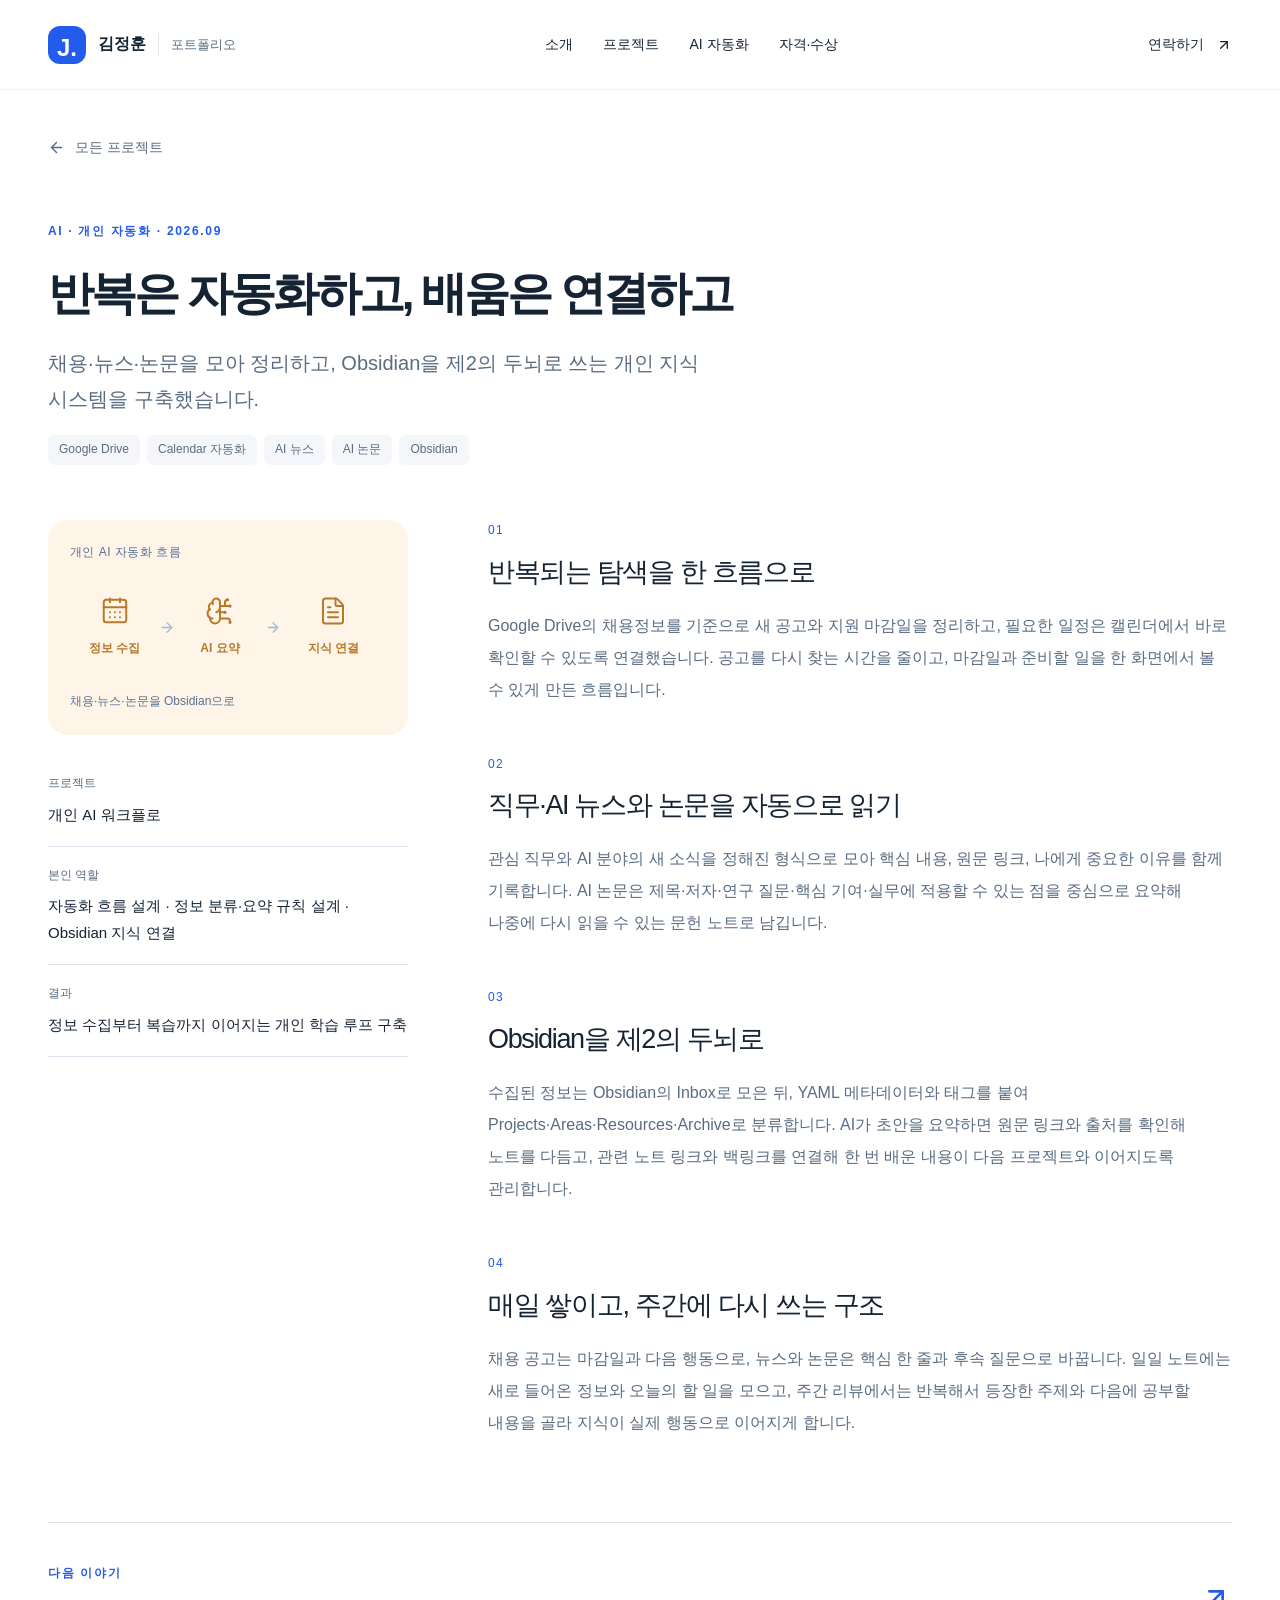
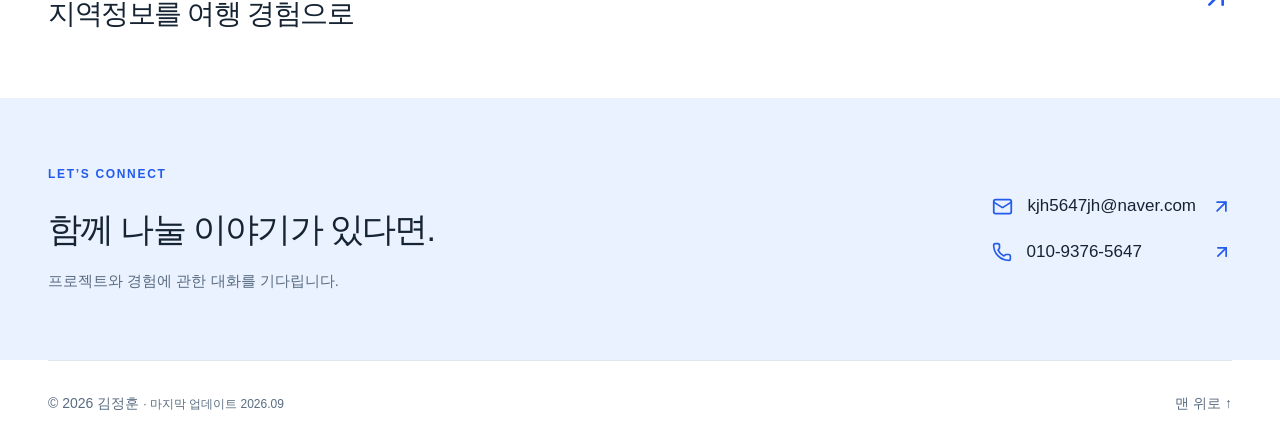
==== projects/ai-workflow/index.html @ e2078fa6 "Add static portfolio site for GitHub Pages Home page, 7 project detail pages, assets (CSS, JS, image" ====
<!doctype html>
<html lang="ko"><head><meta charset="utf-8"><meta name="viewport" content="width=device-width, initial-scale=1"><title>반복은 자동화하고, 배움은 연결하고 | 김정훈</title><meta name="description" content="채용·뉴스·논문을 모아 정리하고, Obsidian을 제2의 두뇌로 쓰는 개인 지식 시스템을 구축했습니다."><link rel="stylesheet" href="../../assets/style.css"><script defer src="../../assets/site.js"></script></head><body><a class="skip-link" href="#main-content">본문으로 건너뛰기</a>
<header class="site-header"><a class="brand" href="../../#top" aria-label="김정훈 포트폴리오 홈"><span class="brand-mark">J.</span>김정훈<span class="brand-sub">포트폴리오</span></a><nav aria-label="주 메뉴"><a href="../../#about">소개</a><a href="../../#projects">프로젝트</a><a href="../../#ai-automation">AI 자동화</a><a href="../../#evidence">자격·수상</a></nav><a class="header-contact" href="../../#contact">연락하기 <svg xmlns="http://www.w3.org/2000/svg" width="16" height="16" viewBox="0 0 24 24" fill="none" stroke="currentColor" stroke-width="2" stroke-linecap="round" stroke-linejoin="round" class="lucide lucide-arrow-up-right" aria-hidden="true"><path d="M7 7h10v10"></path><path d="M7 17 17 7"></path></svg></a></header>
<div id="reading-progress" aria-hidden="true" style="transform: scaleX(0);"></div>
<div id="top"></div>
<main id="main-content" class="project-detail wrap"><a class="back-link" href="../../#projects"><svg xmlns="http://www.w3.org/2000/svg" width="17" height="17" viewBox="0 0 24 24" fill="none" stroke="currentColor" stroke-width="2" stroke-linecap="round" stroke-linejoin="round" class="lucide lucide-arrow-left" aria-hidden="true"><path d="m12 19-7-7 7-7"></path><path d="M19 12H5"></path></svg> 모든 프로젝트</a><div class="detail-heading"><p class="eyebrow">AI · 개인 자동화<!-- --> · <!-- -->2026.09</p><h1>반복은 자동화하고, 배움은 연결하고</h1><p class="detail-lead">채용·뉴스·논문을 모아 정리하고, Obsidian을 제2의 두뇌로 쓰는 개인 지식 시스템을 구축했습니다.</p><div class="tags"><span>Google Drive</span><span>Calendar 자동화</span><span>AI 뉴스</span><span>AI 논문</span><span>Obsidian</span></div></div><div class="detail-grid"><aside class="detail-summary"><div class="project-visual flow-visual automation"><span class="visual-label">개인 AI 자동화 흐름</span><div class="flow-steps"><div class="flow-part"><div class="flow-node"><svg xmlns="http://www.w3.org/2000/svg" width="24" height="24" viewBox="0 0 24 24" fill="none" stroke="currentColor" stroke-width="2" stroke-linecap="round" stroke-linejoin="round" class="lucide lucide-calendar-days" aria-hidden="true"><path d="M8 2v3"></path><path d="M16 2v3"></path><rect x="3" y="3" width="18" height="18" rx="2"></rect><path d="M3 9h18"></path><path d="M8 13h.01"></path><path d="M12 13h.01"></path><path d="M16 13h.01"></path><path d="M8 17h.01"></path><path d="M12 17h.01"></path><path d="M16 17h.01"></path></svg><span>정보 수집</span></div><svg xmlns="http://www.w3.org/2000/svg" width="17" height="17" viewBox="0 0 24 24" fill="none" stroke="currentColor" stroke-width="2" stroke-linecap="round" stroke-linejoin="round" class="lucide lucide-arrow-right flow-arrow" aria-hidden="true"><path d="M5 12h14"></path><path d="m12 5 7 7-7 7"></path></svg></div><div class="flow-part"><div class="flow-node"><svg xmlns="http://www.w3.org/2000/svg" width="24" height="24" viewBox="0 0 24 24" fill="none" stroke="currentColor" stroke-width="2" stroke-linecap="round" stroke-linejoin="round" class="lucide lucide-brain-circuit" aria-hidden="true"><path d="M12 5a3 3 0 1 0-5.997.125 4 4 0 0 0-2.526 5.77 4 4 0 0 0 .556 6.588A4 4 0 1 0 12 18Z"></path><path d="M9 13a4.5 4.5 0 0 0 3-4"></path><path d="M6.003 5.125A3 3 0 0 0 6.401 6.5"></path><path d="M3.477 10.896a4 4 0 0 1 .585-.396"></path><path d="M6 18a4 4 0 0 1-1.967-.516"></path><path d="M12 13h4"></path><path d="M12 18h6a2 2 0 0 1 2 2v1"></path><path d="M12 8h8"></path><path d="M16 8V5a2 2 0 0 1 2-2"></path><circle cx="16" cy="13" r=".5"></circle><circle cx="18" cy="3" r=".5"></circle><circle cx="20" cy="21" r=".5"></circle><circle cx="20" cy="8" r=".5"></circle></svg><span>AI 요약</span></div><svg xmlns="http://www.w3.org/2000/svg" width="17" height="17" viewBox="0 0 24 24" fill="none" stroke="currentColor" stroke-width="2" stroke-linecap="round" stroke-linejoin="round" class="lucide lucide-arrow-right flow-arrow" aria-hidden="true"><path d="M5 12h14"></path><path d="m12 5 7 7-7 7"></path></svg></div><div class="flow-part"><div class="flow-node"><svg xmlns="http://www.w3.org/2000/svg" width="24" height="24" viewBox="0 0 24 24" fill="none" stroke="currentColor" stroke-width="2" stroke-linecap="round" stroke-linejoin="round" class="lucide lucide-file-text" aria-hidden="true"><path d="M6 22a2 2 0 0 1-2-2V4a2 2 0 0 1 2-2h8a2.4 2.4 0 0 1 1.704.706l3.588 3.588A2.4 2.4 0 0 1 20 8v12a2 2 0 0 1-2 2z"></path><path d="M14 2v5a1 1 0 0 0 1 1h5"></path><path d="M10 9H8"></path><path d="M16 13H8"></path><path d="M16 17H8"></path></svg><span>지식 연결</span></div></div></div><span class="visual-foot">채용·뉴스·논문을 Obsidian으로</span></div><dl><div><dt>프로젝트</dt><dd>개인 AI 워크플로</dd></div><div><dt>본인 역할</dt><dd>자동화 흐름 설계 · 정보 분류·요약 규칙 설계 · Obsidian 지식 연결</dd></div><div><dt>결과</dt><dd>정보 수집부터 복습까지 이어지는 개인 학습 루프 구축</dd></div></dl></aside><div class="detail-story"><section data-reveal="true"><p class="section-number">0<!-- -->1</p><h2>반복되는 탐색을 한 흐름으로</h2><p>Google Drive의 채용정보를 기준으로 새 공고와 지원 마감일을 정리하고, 필요한 일정은 캘린더에서 바로 확인할 수 있도록 연결했습니다. 공고를 다시 찾는 시간을 줄이고, 마감일과 준비할 일을 한 화면에서 볼 수 있게 만든 흐름입니다.</p></section><section data-reveal="true" class="reveal-wait"><p class="section-number">0<!-- -->2</p><h2>직무·AI 뉴스와 논문을 자동으로 읽기</h2><p>관심 직무와 AI 분야의 새 소식을 정해진 형식으로 모아 핵심 내용, 원문 링크, 나에게 중요한 이유를 함께 기록합니다. AI 논문은 제목·저자·연구 질문·핵심 기여·실무에 적용할 수 있는 점을 중심으로 요약해 나중에 다시 읽을 수 있는 문헌 노트로 남깁니다.</p></section><section data-reveal="true" class="reveal-wait"><p class="section-number">0<!-- -->3</p><h2>Obsidian을 제2의 두뇌로</h2><p>수집된 정보는 Obsidian의 Inbox로 모은 뒤, YAML 메타데이터와 태그를 붙여 Projects·Areas·Resources·Archive로 분류합니다. AI가 초안을 요약하면 원문 링크와 출처를 확인해 노트를 다듬고, 관련 노트 링크와 백링크를 연결해 한 번 배운 내용이 다음 프로젝트와 이어지도록 관리합니다.</p></section><section data-reveal="true" class="reveal-wait"><p class="section-number">0<!-- -->4</p><h2>매일 쌓이고, 주간에 다시 쓰는 구조</h2><p>채용 공고는 마감일과 다음 행동으로, 뉴스와 논문은 핵심 한 줄과 후속 질문으로 바꿉니다. 일일 노트에는 새로 들어온 정보와 오늘의 할 일을 모으고, 주간 리뷰에서는 반복해서 등장한 주제와 다음에 공부할 내용을 골라 지식이 실제 행동으로 이어지게 합니다.</p></section></div></div><a class="next-project" href="../../projects/localhub/"><div><p class="eyebrow">다음 이야기</p><h2>지역정보를 여행 경험으로</h2></div><svg xmlns="http://www.w3.org/2000/svg" width="32" height="32" viewBox="0 0 24 24" fill="none" stroke="currentColor" stroke-width="2" stroke-linecap="round" stroke-linejoin="round" class="lucide lucide-arrow-up-right" aria-hidden="true"><path d="M7 7h10v10"></path><path d="M7 17 17 7"></path></svg></a></main>
<section class="contact-band" id="contact"><div class="wrap contact-inner"><div><p class="eyebrow">LET’S CONNECT</p><h2>함께 나눌 이야기가 있다면.</h2><p>프로젝트와 경험에 관한 대화를 기다립니다.</p></div><div class="contact-links"><a href="mailto:kjh5647jh@naver.com"><svg xmlns="http://www.w3.org/2000/svg" width="21" height="21" viewBox="0 0 24 24" fill="none" stroke="currentColor" stroke-width="2" stroke-linecap="round" stroke-linejoin="round" class="lucide lucide-mail" aria-hidden="true"><path d="m22 7-8.991 5.727a2 2 0 0 1-2.009 0L2 7"></path><rect x="2" y="4" width="20" height="16" rx="2"></rect></svg><span>kjh5647jh@naver.com</span><svg xmlns="http://www.w3.org/2000/svg" width="21" height="21" viewBox="0 0 24 24" fill="none" stroke="currentColor" stroke-width="2" stroke-linecap="round" stroke-linejoin="round" class="lucide lucide-arrow-up-right" aria-hidden="true"><path d="M7 7h10v10"></path><path d="M7 17 17 7"></path></svg></a><a href="tel:+821093765647"><svg xmlns="http://www.w3.org/2000/svg" width="20" height="20" viewBox="0 0 24 24" fill="none" stroke="currentColor" stroke-width="2" stroke-linecap="round" stroke-linejoin="round" class="lucide lucide-phone" aria-hidden="true"><path d="M13.832 16.568a1 1 0 0 0 1.213-.303l.355-.465A2 2 0 0 1 17 15h3a2 2 0 0 1 2 2v3a2 2 0 0 1-2 2A18 18 0 0 1 2 4a2 2 0 0 1 2-2h3a2 2 0 0 1 2 2v3a2 2 0 0 1-.8 1.6l-.468.351a1 1 0 0 0-.292 1.233 14 14 0 0 0 6.392 6.384"></path></svg><span>010-9376-5647</span><svg xmlns="http://www.w3.org/2000/svg" width="20" height="20" viewBox="0 0 24 24" fill="none" stroke="currentColor" stroke-width="2" stroke-linecap="round" stroke-linejoin="round" class="lucide lucide-arrow-up-right" aria-hidden="true"><path d="M7 7h10v10"></path><path d="M7 17 17 7"></path></svg></a></div></div></section>
<footer class="wrap footer"><span>© 2026 김정훈 <span class="footer-note"> · 마지막 업데이트 2026.09</span></span><a href="#top">맨 위로 ↑</a></footer></body></html>
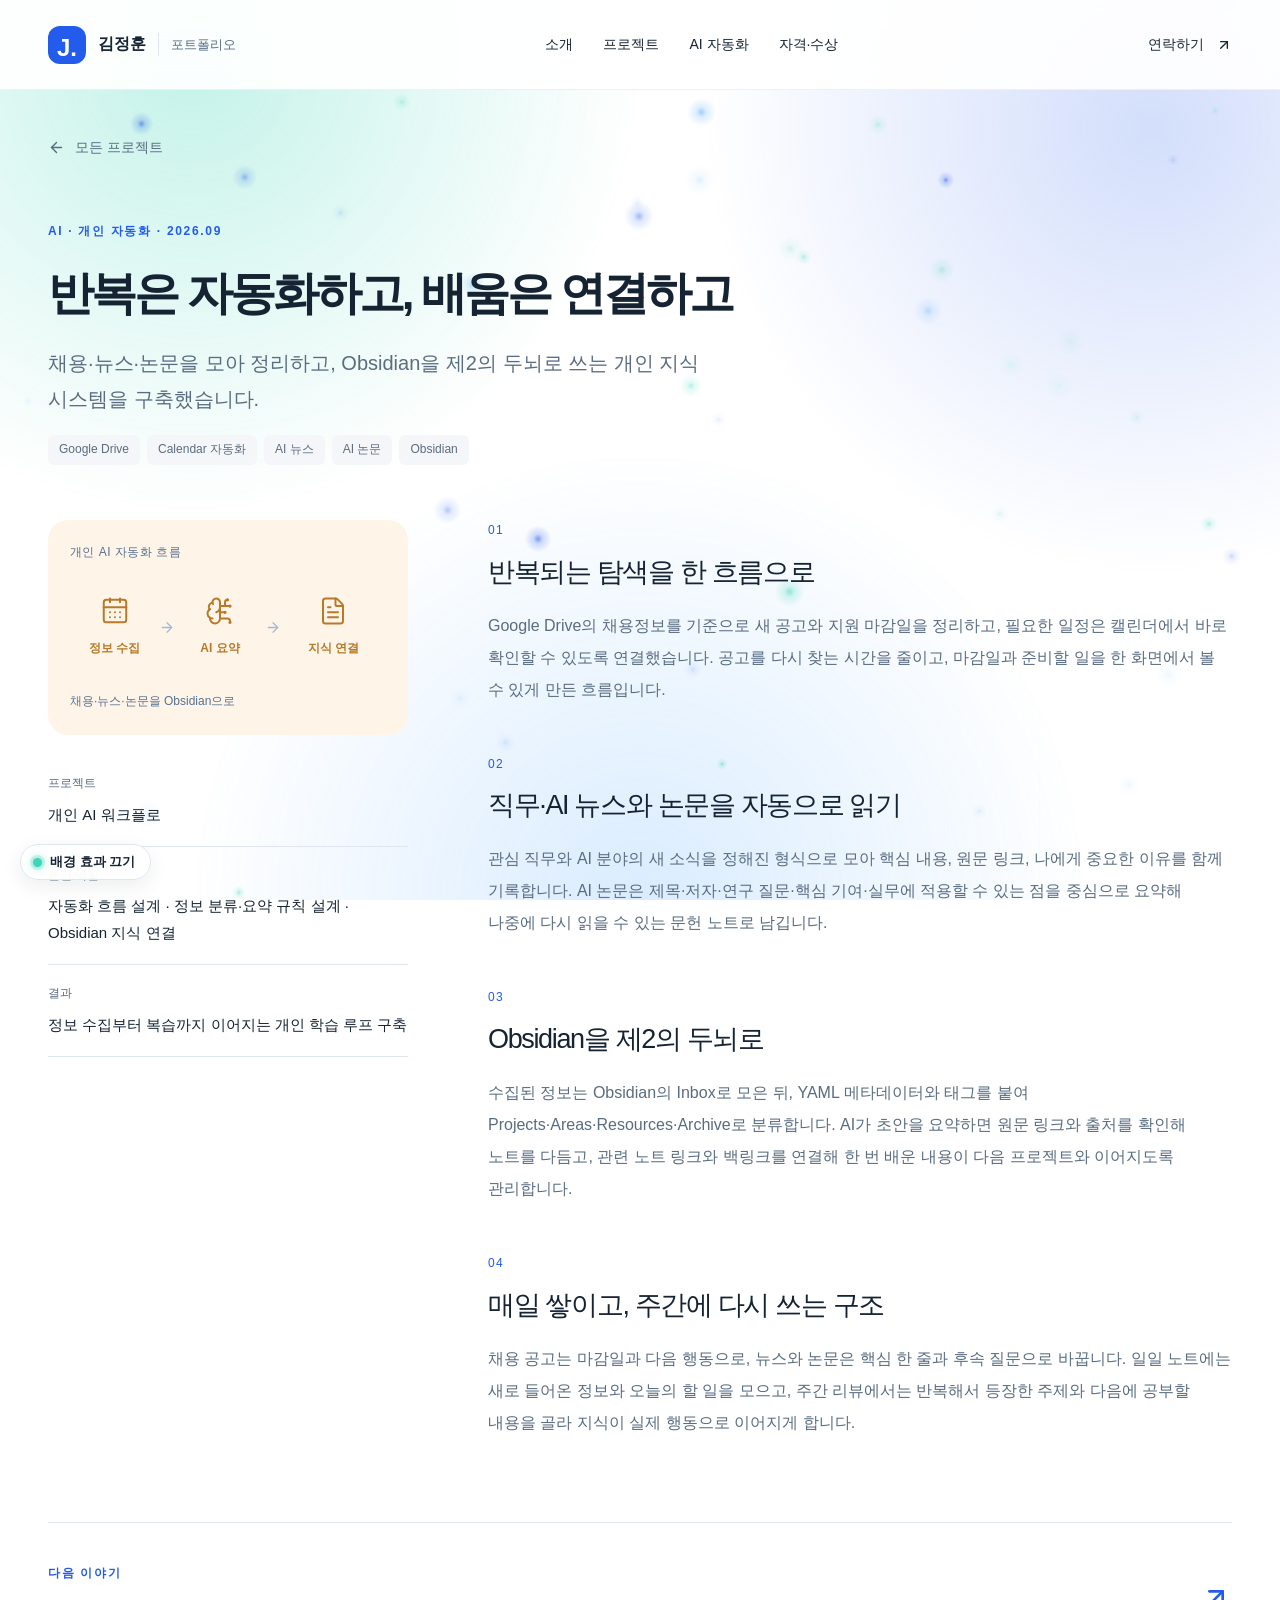
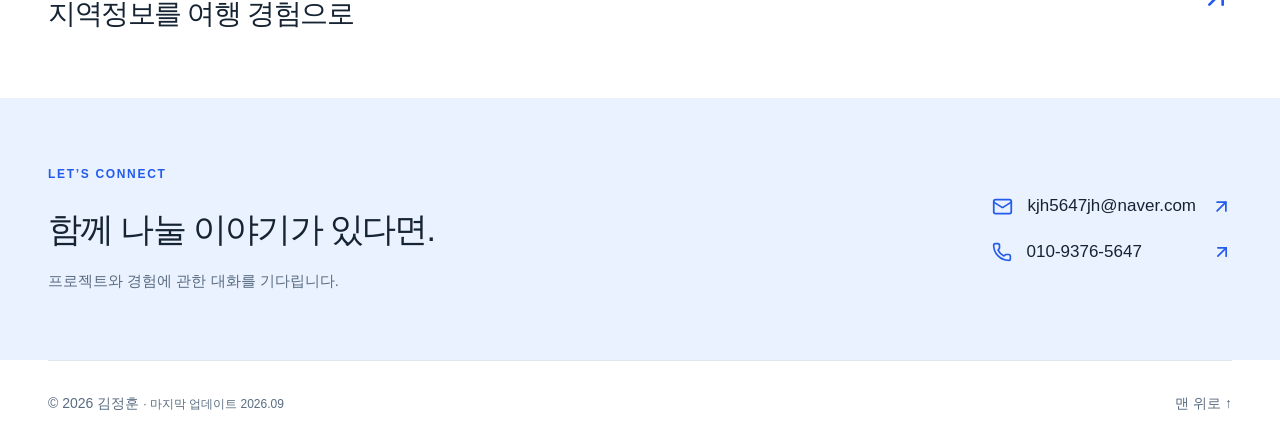
==== commit 9097fb86: "Add aurora background, floating particles and cursor light with toggle - assets/fx.css, assets/fx.js" ====
--- a/projects/ai-workflow/index.html
+++ b/projects/ai-workflow/index.html
@@ -1,5 +1,5 @@
 <!doctype html>
-<html lang="ko"><head><meta charset="utf-8"><meta name="viewport" content="width=device-width, initial-scale=1"><title>반복은 자동화하고, 배움은 연결하고 | 김정훈</title><meta name="description" content="채용·뉴스·논문을 모아 정리하고, Obsidian을 제2의 두뇌로 쓰는 개인 지식 시스템을 구축했습니다."><link rel="stylesheet" href="../../assets/style.css"><script defer src="../../assets/site.js"></script></head><body><a class="skip-link" href="#main-content">본문으로 건너뛰기</a>
+<html lang="ko"><head><meta charset="utf-8"><meta name="viewport" content="width=device-width, initial-scale=1"><title>반복은 자동화하고, 배움은 연결하고 | 김정훈</title><meta name="description" content="채용·뉴스·논문을 모아 정리하고, Obsidian을 제2의 두뇌로 쓰는 개인 지식 시스템을 구축했습니다."><link rel="stylesheet" href="../../assets/style.css"><link rel="stylesheet" href="../../assets/fx.css"><script defer src="../../assets/site.js"></script><script defer src="../../assets/fx.js"></script></head><body><a class="skip-link" href="#main-content">본문으로 건너뛰기</a>
 <header class="site-header"><a class="brand" href="../../#top" aria-label="김정훈 포트폴리오 홈"><span class="brand-mark">J.</span>김정훈<span class="brand-sub">포트폴리오</span></a><nav aria-label="주 메뉴"><a href="../../#about">소개</a><a href="../../#projects">프로젝트</a><a href="../../#ai-automation">AI 자동화</a><a href="../../#evidence">자격·수상</a></nav><a class="header-contact" href="../../#contact">연락하기 <svg xmlns="http://www.w3.org/2000/svg" width="16" height="16" viewBox="0 0 24 24" fill="none" stroke="currentColor" stroke-width="2" stroke-linecap="round" stroke-linejoin="round" class="lucide lucide-arrow-up-right" aria-hidden="true"><path d="M7 7h10v10"></path><path d="M7 17 17 7"></path></svg></a></header>
 <div id="reading-progress" aria-hidden="true" style="transform: scaleX(0);"></div>
 <div id="top"></div>
--- a/assets/fx.css
+++ b/assets/fx.css
@@ -0,0 +1,115 @@
+/* ── 배경 효과: 민트·블루 오로라 / 떠다니는 빛 입자 / 마우스 조명 ──
+   fx.js가 레이어를 만들고, <html>에 .fx-on 클래스를 붙였을 때만 보입니다. */
+
+:root {
+  --fx-mint: 62, 214, 184;   /* 민트 */
+  --fx-blue: 35, 91, 236;    /* 사이트 기본 파랑(#235bec) */
+  --fx-sky: 86, 170, 255;    /* 하늘색 */
+}
+
+.fx-aurora,
+.fx-particles,
+.fx-spotlight {
+  position: fixed;
+  inset: 0;
+  pointer-events: none;
+  opacity: 0;
+  transition: opacity .8s ease;
+}
+
+/* 본문 뒤에 깔리는 레이어 */
+.fx-aurora,
+.fx-particles { z-index: -1; }
+
+.fx-on .fx-aurora,
+.fx-on .fx-particles { opacity: 1; }
+
+/* 오로라: 큰 원형 그라데이션 3개가 천천히 흘러다님 */
+.fx-aurora { overflow: hidden; }
+.fx-aurora i {
+  position: absolute;
+  width: 70vmax;
+  height: 70vmax;
+  border-radius: 50%;
+  will-change: transform;
+}
+.fx-aurora i:nth-child(1) {
+  top: -30vmax; left: -20vmax;
+  background: radial-gradient(closest-side, rgba(var(--fx-mint), .30), rgba(var(--fx-mint), 0));
+  animation: fx-drift-a 26s ease-in-out infinite alternate;
+}
+.fx-aurora i:nth-child(2) {
+  top: -25vmax; right: -25vmax;
+  background: radial-gradient(closest-side, rgba(var(--fx-blue), .20), rgba(var(--fx-blue), 0));
+  animation: fx-drift-b 32s ease-in-out infinite alternate;
+}
+.fx-aurora i:nth-child(3) {
+  bottom: -35vmax; left: 15vmax;
+  background: radial-gradient(closest-side, rgba(var(--fx-sky), .22), rgba(var(--fx-sky), 0));
+  animation: fx-drift-c 38s ease-in-out infinite alternate;
+}
+html:not(.fx-on) .fx-aurora i { animation-play-state: paused; }
+@keyframes fx-drift-a { to { transform: translate(28vw, 22vh) scale(1.15) rotate(25deg); } }
+@keyframes fx-drift-b { to { transform: translate(-30vw, 30vh) scale(.9) rotate(-20deg); } }
+@keyframes fx-drift-c { to { transform: translate(22vw, -28vh) scale(1.2) rotate(15deg); } }
+
+/* 마우스 조명: 본문 위에 아주 옅게 겹침 (글자 가독성 유지) */
+.fx-spotlight {
+  z-index: 25;
+  mix-blend-mode: multiply;
+  background: radial-gradient(
+    420px circle at var(--fx-x, 50%) var(--fx-y, 40%),
+    rgba(var(--fx-mint), .16),
+    rgba(var(--fx-blue), .07) 45%,
+    rgba(var(--fx-blue), 0) 70%
+  );
+}
+.fx-on.fx-pointer .fx-spotlight { opacity: 1; }
+
+/* 효과가 켜져 있을 때 넓은 띠 배경을 반투명하게 → 오로라가 비침 */
+.fx-on .intro-band       { background: rgba(243, 247, 252, .72); }
+.fx-on .skills-band      { background: rgba(244, 247, 252, .72); }
+.fx-on .credentials-band { background: rgba(248, 250, 253, .72); }
+.fx-on .automation-band  { background: rgba(255, 248, 239, .78); }
+
+/* 효과 켜기/끄기 버튼 */
+.fx-toggle {
+  position: fixed;
+  left: 20px;
+  bottom: 20px;
+  z-index: 40;
+  display: inline-flex;
+  align-items: center;
+  gap: 8px;
+  padding: 9px 15px 9px 12px;
+  border: 1px solid var(--border, #dfe6ef);
+  border-radius: 999px;
+  background: rgba(255, 255, 255, .88);
+  -webkit-backdrop-filter: blur(10px);
+  backdrop-filter: blur(10px);
+  color: var(--ink, #152333);
+  font: 600 13px/1.2 Pretendard, "Noto Sans KR", "Malgun Gothic", sans-serif;
+  box-shadow: 0 6px 20px rgba(21, 35, 51, .08);
+  cursor: pointer;
+  transition: transform .2s ease, box-shadow .2s ease;
+}
+.fx-toggle:hover { transform: translateY(-1px); box-shadow: 0 10px 26px rgba(21, 35, 51, .12); }
+.fx-toggle:focus-visible { outline: 2px solid var(--ring, #235bec); outline-offset: 3px; }
+.fx-toggle .fx-dot {
+  width: 9px; height: 9px; border-radius: 50%;
+  background: #b7c2cf;
+  transition: background .3s ease, box-shadow .3s ease;
+}
+.fx-on .fx-toggle .fx-dot {
+  background: rgb(var(--fx-mint));
+  box-shadow: 0 0 0 3px rgba(var(--fx-mint), .22), 0 0 10px rgba(var(--fx-mint), .8);
+}
+
+@media (max-width: 640px) {
+  .fx-toggle { left: 12px; bottom: 12px; padding: 8px 12px 8px 10px; font-size: 12px; }
+  .fx-aurora i { width: 95vmax; height: 95vmax; }
+}
+
+@media print {
+  .fx-aurora, .fx-particles, .fx-spotlight, .fx-toggle { display: none !important; }
+}
